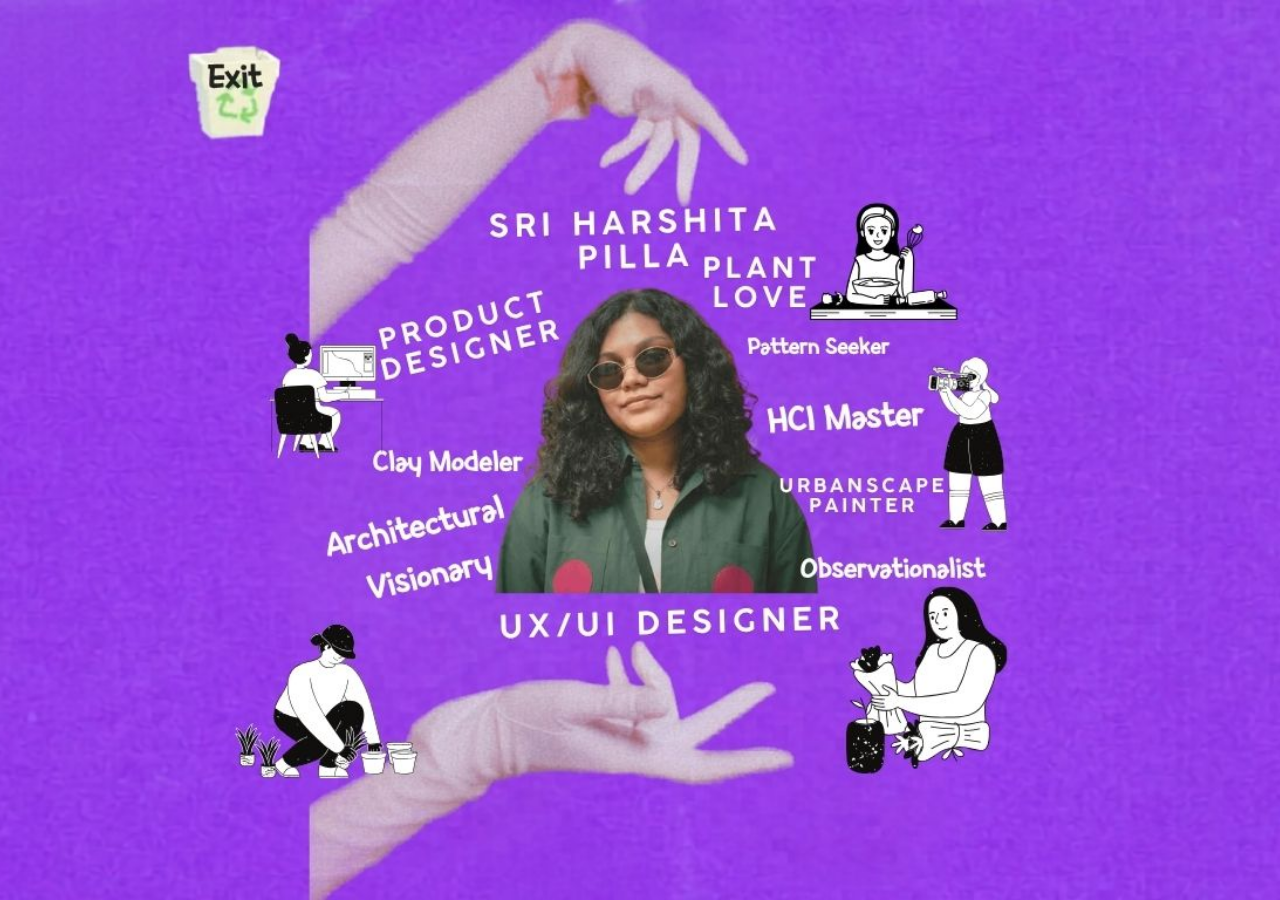
==== page2.html @ 2765c30c "Initial commit: mobile intro site with hotspot links" ====
<!DOCTYPE html>
<html lang="en">
<head>
  <meta charset="UTF-8">
  <meta name="viewport" content="width=device-width, initial-scale=1.0, maximum-scale=1.0, user-scalable=no">
  <meta name="theme-color" content="#7a2dd6">
  <title>About - Sri Harshita Pilla</title>
  <link rel="stylesheet" href="styles.css">
</head>
<body>
  <div class="page page-2">
    <img src="assets/page2.jpg" alt="About Sri Harshita Pilla" class="page-bg" draggable="false">

    <!-- Exit icon: back to page 1 -->
    <a href="index.html" class="hotspot hs-exit" aria-label="Exit to home"></a>
  </div>

  <script src="script.js"></script>
</body>
</html>
---- styles.css ----
* {
  margin: 0;
  padding: 0;
  box-sizing: border-box;
}

html, body {
  width: 100%;
  min-height: 100vh;
  background: #000;
  overflow-x: hidden;
  -webkit-tap-highlight-color: transparent;
  font-family: -apple-system, BlinkMacSystemFont, "Segoe UI", sans-serif;
}

body {
  display: flex;
  align-items: center;
  justify-content: center;
  min-height: 100vh;
}

.page {
  position: relative;
  width: 100vw;
  max-width: 100%;
  aspect-ratio: 1366 / 768;
  overflow: hidden;
}

.page-bg {
  width: 100%;
  height: 100%;
  display: block;
  object-fit: cover;
  user-select: none;
  -webkit-user-drag: none;
  pointer-events: none;
}

.hotspot {
  position: absolute;
  display: block;
  cursor: pointer;
  text-decoration: none;
  border-radius: 6px;
  transition: background 120ms ease, transform 120ms ease;
}

.hotspot:active {
  transform: scale(0.96);
  background: rgba(255, 255, 255, 0.15);
}

/* ---- Page 1 hotspots (% based on 1366x768 composite) ---- */

/* Dialog "Hell no!!" button */
.hs-hell-no {
  left: 23.5%;
  top: 35.5%;
  width: 9%;
  height: 7%;
}

/* Dialog "Message HER" button */
.hs-message-her {
  left: 32.5%;
  top: 35.5%;
  width: 11%;
  height: 7%;
}

/* Camera icon + "Know about my story" label */
.hs-camera {
  left: 50%;
  top: 5%;
  width: 14%;
  height: 18%;
}

/* Ink bottle icon + "Email me" label */
.hs-email {
  left: 65%;
  top: 3%;
  width: 12%;
  height: 20%;
}

/* CD icon + "my current fav songs" label */
.hs-music {
  left: 66%;
  top: 20%;
  width: 16%;
  height: 17%;
}

/* ---- Page 2 hotspots ---- */

/* Top-left Exit icon */
.hs-exit {
  left: 18%;
  top: 3%;
  width: 10%;
  height: 14%;
}

/* ---- Debug mode: add ?debug=1 to URL to visualize hotspots ---- */
body.debug .hotspot {
  background: rgba(255, 0, 0, 0.28);
  outline: 2px dashed #ff0044;
}

/* ---- Portrait mobile: keep landscape composition, scale to width ---- */
@media (orientation: portrait) {
  .page {
    width: 100vw;
  }
}

/* ---- Landscape: fill viewport ---- */
@media (orientation: landscape) {
  .page {
    height: 100vh;
    width: auto;
  }
}
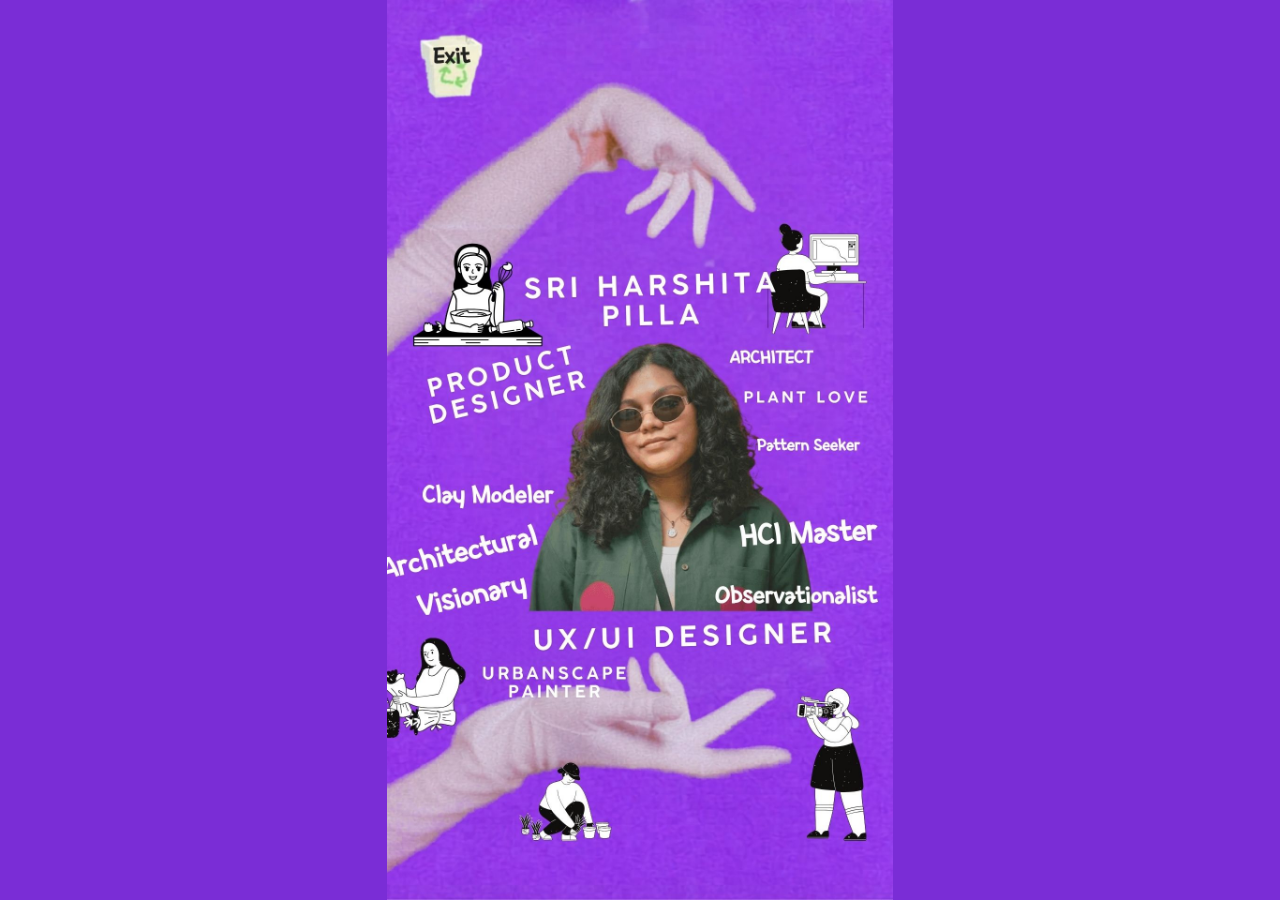
==== commit 9a926351: "Use portrait image as single source, remove 16:9 landscape images" ====
--- a/page2.html
+++ b/page2.html
@@ -7,9 +7,9 @@
   <title>About - Sri Harshita Pilla</title>
   <link rel="stylesheet" href="styles.css">
 </head>
-<body>
+<body class="bg-page-2">
   <div class="page page-2">
-    <img src="assets/page2.jpg" alt="About Sri Harshita Pilla" class="page-bg" draggable="false">
+    <img src="assets/page2-phone.jpg" alt="About Sri Harshita Pilla" class="page-bg" draggable="false">
 
     <!-- Exit icon: back to page 1 -->
     <a href="index.html" class="hotspot hs-exit" aria-label="Exit to home"></a>
--- a/styles.css
+++ b/styles.css
@@ -7,8 +7,6 @@
 html, body {
   width: 100%;
   min-height: 100vh;
-  background: #000;
-  overflow-x: hidden;
   -webkit-tap-highlight-color: transparent;
   font-family: -apple-system, BlinkMacSystemFont, "Segoe UI", sans-serif;
 }
@@ -20,11 +18,29 @@
   min-height: 100vh;
 }
 
+/* Page 1 background: sky on top, grass on bottom — applied to html+body */
+html:has(body.bg-page-1),
+body.bg-page-1 {
+  background: linear-gradient(
+    to bottom,
+    #7cc0f2 0%,
+    #7cc0f2 50%,
+    #4a7c2e 50%,
+    #3e6a25 100%
+  );
+}
+
+/* Page 2 background: solid purple — applied to html+body */
+html:has(body.bg-page-2),
+body.bg-page-2 {
+  background: #7a2dd6;
+}
+
 .page {
   position: relative;
-  width: 100vw;
-  max-width: 100%;
-  aspect-ratio: 1366 / 768;
+  width: min(100vw, calc(100svh * 9 / 16));
+  height: min(100svh, calc(100vw * 16 / 9));
+  aspect-ratio: 9 / 16;
   overflow: hidden;
 }
 
@@ -43,66 +59,83 @@
   display: block;
   cursor: pointer;
   text-decoration: none;
-  border-radius: 6px;
-  transition: background 120ms ease, transform 120ms ease;
+  border-radius: 10px;
+  transition: background 120ms ease, transform 120ms ease, box-shadow 200ms ease;
+  animation: pulse-glow 2.4s ease-in-out infinite;
 }
 
 .hotspot:active {
-  transform: scale(0.96);
-  background: rgba(255, 255, 255, 0.15);
+  transform: scale(0.92);
+  background: rgba(255, 255, 255, 0.25);
+  box-shadow: 0 0 0 4px rgba(255, 255, 255, 0.35);
 }
 
-/* ---- Page 1 hotspots (% based on 1366x768 composite) ---- */
+/* Stagger the pulses so all icons don't flash in sync */
+.hs-camera      { animation-delay: 0s;    }
+.hs-email       { animation-delay: 0.3s;  }
+.hs-music       { animation-delay: 0.6s;  }
+.hs-hell-no     { animation-delay: 0.9s;  }
+.hs-message-her { animation-delay: 1.2s;  }
+.hs-exit        { animation-delay: 0s;    }
 
-/* Dialog "Hell no!!" button */
-.hs-hell-no {
-  left: 23.5%;
-  top: 35.5%;
-  width: 9%;
-  height: 7%;
+@keyframes pulse-glow {
+  0%, 100% {
+    box-shadow: 0 0 0 0 rgba(255, 255, 255, 0);
+  }
+  50% {
+    box-shadow: 0 0 12px 3px rgba(255, 255, 255, 0.45);
+  }
 }
 
-/* Dialog "Message HER" button */
-.hs-message-her {
-  left: 32.5%;
-  top: 35.5%;
-  width: 11%;
-  height: 7%;
+/* ---- Page enter fade-in ---- */
+.page {
+  animation: page-in 520ms ease-out both;
 }
 
-/* Camera icon + "Know about my story" label */
-.hs-camera {
-  left: 50%;
-  top: 5%;
-  width: 14%;
-  height: 18%;
+@keyframes page-in {
+  from { opacity: 0; transform: scale(1.02); }
+  to   { opacity: 1; transform: scale(1); }
 }
 
-/* Ink bottle icon + "Email me" label */
-.hs-email {
-  left: 65%;
-  top: 3%;
-  width: 12%;
-  height: 20%;
+/* ---- Page exit (added via JS on internal link click) ---- */
+body.leaving .page {
+  animation: page-out 320ms ease-in forwards;
 }
 
-/* CD icon + "my current fav songs" label */
-.hs-music {
-  left: 66%;
-  top: 20%;
-  width: 16%;
-  height: 17%;
+@keyframes page-out {
+  to { opacity: 0; transform: scale(0.98); }
 }
 
-/* ---- Page 2 hotspots ---- */
+/* ---- Page 1 "landed" shake (one-shot after fade-in) ---- */
+.page-1 {
+  animation: page-in 520ms ease-out both, page-shake 0.6s ease-out 520ms 1;
+}
 
-/* Top-left Exit icon */
-.hs-exit {
-  left: 18%;
-  top: 3%;
-  width: 10%;
-  height: 14%;
+@keyframes page-shake {
+  0%, 100% { transform: translateX(0); }
+  20%      { transform: translateX(-6px); }
+  40%      { transform: translateX(5px); }
+  60%      { transform: translateX(-3px); }
+  80%      { transform: translateX(2px); }
 }
+
+/* Respect users who prefer less motion */
+@media (prefers-reduced-motion: reduce) {
+  .hotspot,
+  .page,
+  .page-1 {
+    animation: none !important;
+  }
+}
+
+/* ---- Hotspot positions (% of 540x960 portrait image) ---- */
+
+.hs-camera      { left: 0%;  top: 6%;  width: 28%; height: 14%; }
+.hs-email       { left: 28%; top: 1%;  width: 22%; height: 12%; }
+.hs-music       { left: 27%; top: 10%; width: 31%; height: 16%; }
+.hs-hell-no     { left: 13%; top: 46%; width: 24%; height: 7%;  }
+.hs-message-her { left: 38%; top: 46%; width: 24%; height: 7%;  }
+.hs-exit        { left: 4%;  top: 2%;  width: 23%; height: 13%; }
 
 /* ---- Debug mode: add ?debug=1 to URL to visualize hotspots ---- */
 body.debug .hotspot {
@@ -110,17 +143,3 @@
   outline: 2px dashed #ff0044;
 }
 
-/* ---- Portrait mobile: keep landscape composition, scale to width ---- */
-@media (orientation: portrait) {
-  .page {
-    width: 100vw;
-  }
-}
-
-/* ---- Landscape: fill viewport ---- */
-@media (orientation: landscape) {
-  .page {
-    height: 100vh;
-    width: auto;
-  }
-}
